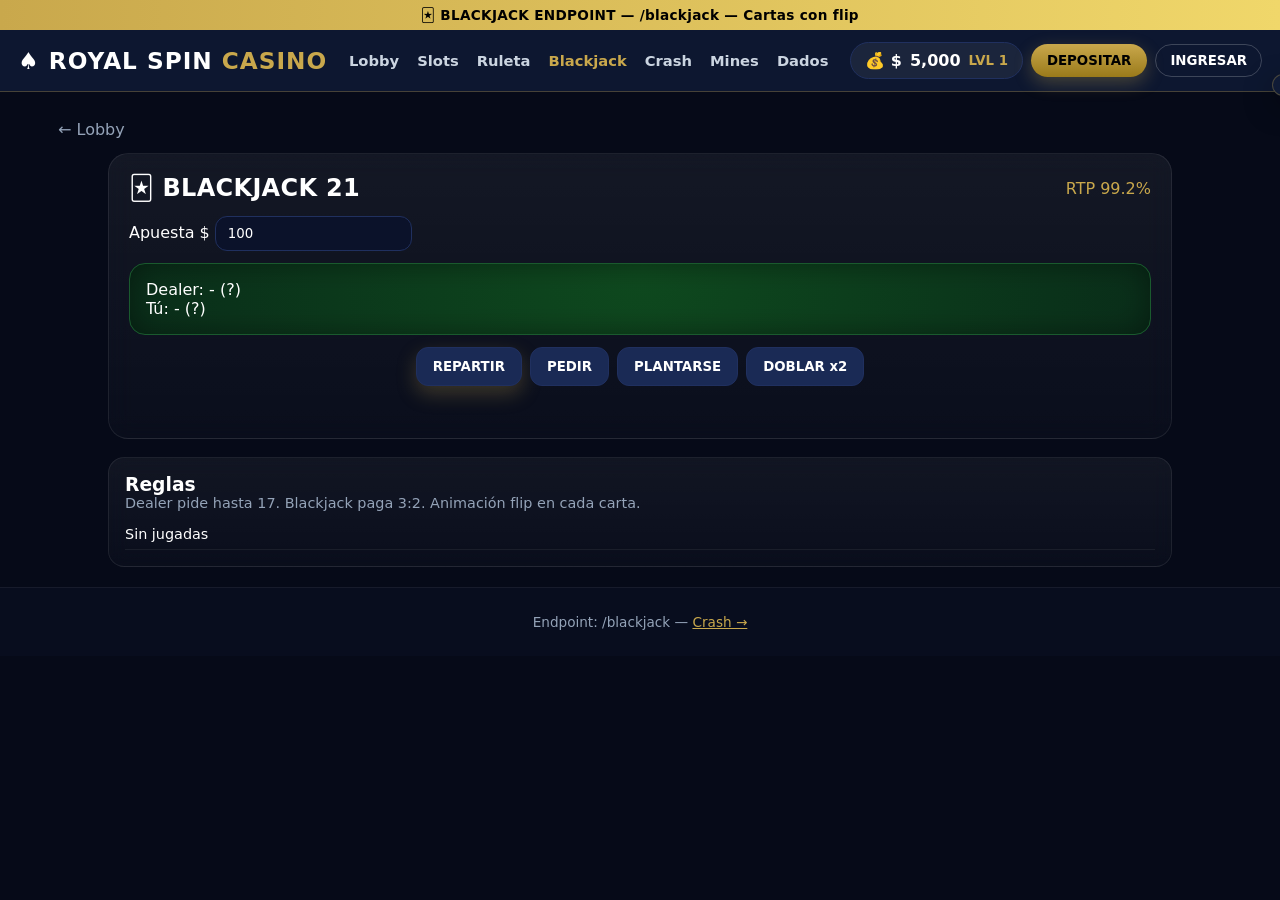
==== blackjack/index.html @ 7245a7b4 "feat: PRO v2 - endpoints por juego + animaciones 60fps - 6 endpoints dedicados: /slots, /roulette, /" ====
<!DOCTYPE html><html lang="es"><head><meta charset="UTF-8"><meta name="viewport" content="width=device-width, initial-scale=1.0"><title>Blackjack — Royal Spin</title><link rel="stylesheet" href="/style.css"></head><body>
<div class="topbar">🃏 BLACKJACK ENDPOINT — /blackjack — Cartas con flip</div>
<header><div class="logo" onclick="location.href='/'">♠️ ROYAL SPIN <span>CASINO</span></div><nav><a href="/">Lobby</a><a href="/slots">Slots</a><a href="/roulette">Ruleta</a><a href="/blackjack" class="active">Blackjack</a><a href="/crash">Crash</a><a href="/mines">Mines</a><a href="/dice">Dados</a></nav><div class="header-actions"><div class="saldo-box">💰 $<span id="saldo">0</span> <small id="userLevel">LVL 1</small></div><button class="btn-deposit" onclick="openDeposit()">DEPOSITAR</button><button class="btn-login" id="btnUser" onclick="openAuth()">INGRESAR</button></div></header>
<section class="section" style="padding-bottom:0"><a href="/" style="color:#94a3b8;text-decoration:none">← Lobby</a></section>
<main class="games-detail" style="margin-top:14px">
<section class="game-panel">
<div class="panel-head"><h2>🃏 BLACKJACK 21</h2><span style="color:var(--gold)">RTP 99.2%</span></div>
<div class="control-row"><label>Apuesta $ <input type="number" id="apuestaBJ" value="100" min="10" step="10"></label></div>
<div class="bj-mesa"><div>Dealer: <span id="dealerCartas">-</span> (<span id="dealerPuntos">?</span>)</div><div>Tú: <span id="jugadorCartas">-</span> (<span id="jugadorPuntos">?</span>)</div></div>
<div class="bj-btns"><button class="btn-jugar" onclick="iniciarBJ()">REPARTIR</button><button onclick="pedirCarta()">PEDIR</button><button onclick="plantarse()">PLANTARSE</button><button onclick="doblar()">DOBLAR x2</button></div>
<p id="msgBJ" class="msg"></p>
</section>
<section class="card-dark"><h3>Reglas</h3><p style="color:#94a3b8;font-size:.9rem">Dealer pide hasta 17. Blackjack paga 3:2. Animación flip en cada carta.</p><ul id="historialLista" class="lista"></ul></section>
</main>
<footer><p>Endpoint: <code>/blackjack</code> — <a href="/crash">Crash →</a></p></footer>
<div id="modalAuth" class="modal hidden"><div class="modal-box"><h3>Ingresar</h3><input id="authUser" placeholder="Usuario"><input id="authPass" type="password" placeholder="demo"><button class="btn-jugar big" onclick="doAuth()">ENTRAR</button><p id="authMsg" class="msg"></p><button class="btn-ghost" onclick="closeAuth()">Cerrar</button></div></div>
<div id="modalDeposit" class="modal hidden"><div class="modal-box"><h3>Depositar</h3><div class="dep-grid"><button onclick="depositar(1000)">+1k</button><button onclick="depositar(5000)">+5k</button><button onclick="depositar(10000)">+10k</button><button onclick="depositar(50000)">+50k</button></div><button class="btn-ghost" onclick="closeDeposit()">Cerrar</button></div></div>
<div id="toast" class="toast"></div>
<script src="/shared.js"></script>
<script>
let player=[],dealer=[],jugando=false,apuestaBJ=0,doblado=false;
function v(c){if(['J','Q','K'].includes(c))return 10;if(c==='A')return 11;return parseInt(c)}
function pts(m){let p=m.reduce((a,c)=>a+v(c),0);let ac=m.filter(c=>c==='A').length;while(p>21&&ac>0){p-=10;ac--}return p}
function carta(){return ['A','2','3','4','5','6','7','8','9','10','J','Q','K'][Math.floor(Math.random()*13)]}
function iniciarBJ(){const ap=parseInt(document.getElementById('apuestaBJ').value); if(ap>saldo) return msg('msgBJ','Saldo insuficiente','tomato'); apuestaBJ=ap; doblado=false; player=[carta(),carta()]; dealer=[carta(),carta()]; jugando=true; updBJ(); if(pts(player)===21) setTimeout(()=>finalizarBJ(),400); else msg('msgBJ','Pide, plántate o dobla','white')}
function pedirCarta(){ if(!jugando) return; player.push(carta()); updBJ(); if(pts(player)>21) finalizarBJ();}
function plantarse(){ if(!jugando) return; while(pts(dealer)<17) dealer.push(carta()); finalizarBJ();}
function doblar(){ if(!jugando||player.length!==2) return msg('msgBJ','Solo al inicio','tomato'); if(saldo<apuestaBJ) return msg('msgBJ','Saldo insuficiente','tomato'); doblado=true; apuestaBJ*=2; player.push(carta()); updBJ(); if(pts(player)<=21){ while(pts(dealer)<17) dealer.push(carta()); } finalizarBJ();}
function updBJ(){
 document.getElementById('jugadorCartas').innerHTML=player.map(c=>`<span class="card" style="display:inline-block;background:#fff;color:#000;padding:4px 8px;border-radius:8px;margin:2px;animation:cardFlip .3s ease">${c}</span>`).join(' ');
 document.getElementById('jugadorPuntos').textContent=pts(player);
 if(jugando){ document.getElementById('dealerCartas').innerHTML=`<span class="card" style="background:#fff;color:#000;padding:4px 8px;border-radius:8px">${dealer[0]}</span> <span style="background:#1a2a55;padding:4px 8px;border-radius:8px">🂠</span>`; document.getElementById('dealerPuntos').textContent='?' }
 else { document.getElementById('dealerCartas').innerHTML=dealer.map(c=>`<span class="card" style="display:inline-block;background:#fff;color:#000;padding:4px 8px;border-radius:8px;margin:2px;animation:cardFlip .3s ease">${c}</span>`).join(' '); document.getElementById('dealerPuntos').textContent=pts(dealer) }
}
function finalizarBJ(){ jugando=false; updBJ(); const pp=pts(player),pd=pts(dealer); let res='',win=false; if(pp>21){ saldo-=apuestaBJ; res=`Te pasaste ${pp} -$${apuestaBJ}` } else if(pd>21||pp>pd){ saldo+=apuestaBJ; res=`¡Ganaste +$${apuestaBJ}! ${pp} vs ${pd}`; win=true; confettiBurst()} else if(pp===pd) res=`Empate ${pp}`; else { saldo-=apuestaBJ; res=`Perdiste -$${apuestaBJ} ${pp} vs ${pd}` } msg('msgBJ',res,win?'#4ade80':'tomato'); addHist(`BJ ${pp} vs ${pd} ${win?'+$'+apuestaBJ:'-$'+apuestaBJ}`,win); if(win) showToast(`BJ +$${apuestaBJ}`); save(); updateSaldo();}
updateSaldo();
</script>
</body></html>
---- style.css ----
*{margin:0;padding:0;box-sizing:border-box;font-family:Inter,Segoe UI,system-ui}
:root{--gold:#c9a84c;--gold2:#f0d76a;--bg:#060a18;--card:#101b36;--line:#20305f;--accent:#7c5cff}
body{background:var(--bg);color:#fff;overflow-x:hidden}
a{color:var(--gold)}
/* TOPBAR + HEADER */
.topbar{background:linear-gradient(90deg,var(--gold),var(--gold2));color:#000;text-align:center;padding:7px;font-weight:900;font-size:.85rem;letter-spacing:.3px}
header{display:flex;justify-content:space-between;align-items:center;padding:12px 18px;background:rgba(16,27,54,.85);backdrop-filter:blur(12px);position:sticky;top:0;z-index:30;border-bottom:1px solid rgba(201,168,76,.3);flex-wrap:wrap;gap:10px}
.logo{font-weight:900;font-size:1.45rem;letter-spacing:1px;cursor:pointer}
.logo span{color:var(--gold)}
nav a{color:#cbd5e1;text-decoration:none;margin:0 9px;font-weight:700;font-size:.92rem;transition:.2s}
nav a:hover,nav a.active{color:var(--gold)}
.header-actions{display:flex;gap:8px;align-items:center}
.saldo-box{background:rgba(255,255,255,.06);border:1px solid var(--line);padding:8px 14px;border-radius:999px;font-weight:800;display:flex;gap:8px;align-items:center}
.saldo-box small{color:var(--gold)}
.btn-deposit{background:linear-gradient(180deg,var(--gold),#9a7a1a);color:#000;border:none;padding:9px 16px;border-radius:999px;font-weight:900;cursor:pointer;box-shadow:0 6px 18px rgba(201,168,76,.3)}
.btn-login{background:transparent;color:#fff;border:1px solid rgba(255,255,255,.2);padding:8px 14px;border-radius:999px;font-weight:800;cursor:pointer}
.btn-login:hover{border-color:var(--gold);color:var(--gold)}
/* HERO */
.hero{position:relative;overflow:hidden;background:radial-gradient(900px circle at 15% 0%, #1e3a7a 0%, transparent 60%), radial-gradient(700px circle at 90% 10%, #6b3b00 0%, transparent 60%), linear-gradient(180deg,#0d1a36 0%, #060a18 100%);padding:56px 18px;text-align:center}
.hero::before{content:"";position:absolute;inset:0;background:linear-gradient(180deg,transparent,rgba(0,0,0,.35));pointer-events:none}
.hero-content{position:relative;max-width:900px;margin:0 auto}
.badge{display:inline-block;background:rgba(124,92,255,.15);border:1px solid rgba(124,92,255,.4);color:#c4b5ff;padding:6px 14px;border-radius:999px;font-size:.78rem;font-weight:800;letter-spacing:.4px;animation:float 3s ease-in-out infinite}
.hero h1{font-size:3.4rem;line-height:.9;margin:16px 0;font-weight:900;letter-spacing:-1.5px}
.hero h1 span{background:linear-gradient(90deg,var(--gold),var(--gold2));-webkit-background-clip:text;-webkit-text-fill-color:transparent}
.hero p{color:#cbd5e1;font-size:1.05rem}
.hero-btns{display:flex;gap:12px;justify-content:center;margin-top:20px;flex-wrap:wrap}
.btn-cta{background:linear-gradient(180deg,var(--gold),#b8921f);color:#000;border:none;padding:15px 28px;border-radius:999px;font-weight:900;font-size:1.06rem;cursor:pointer;box-shadow:0 10px 30px rgba(201,168,76,.35);transition:.2s}
.btn-cta:hover{transform:translateY(-2px) scale(1.02)}
.btn-ghost{background:rgba(255,255,255,.06);color:#fff;border:1px solid rgba(255,255,255,.15);padding:15px 24px;border-radius:999px;font-weight:800;cursor:pointer;backdrop-filter:blur(8px)}
.stats{display:flex;gap:14px;justify-content:center;margin-top:26px;flex-wrap:wrap}
.stats div{background:rgba(255,255,255,.05);border:1px solid rgba(255,255,255,.08);padding:12px 18px;border-radius:16px;min-width:140px;backdrop-filter:blur(10px)}
.stats b{display:block;font-size:1.25rem;color:var(--gold)}
.stats span{font-size:.8rem;color:#94a3b8}
/* GRID LOBBY */
.section{max-width:1200px;margin:0 auto;padding:28px 18px}
.section-title{font-size:1.6rem;font-weight:900;margin-bottom:16px;display:flex;align-items:center;gap:10px}
.section-title::after{content:"";flex:1;height:1px;background:linear-gradient(90deg,var(--line),transparent)}
.games-grid{display:grid;grid-template-columns:repeat(auto-fit,minmax(180px,1fr));gap:14px}
.game-card{position:relative;background:linear-gradient(180deg,rgba(255,255,255,.06),rgba(255,255,255,.02));border:1px solid rgba(255,255,255,.08);border-radius:20px;padding:18px;text-align:center;cursor:pointer;overflow:hidden;transition:.25s}
.game-card::before{content:"";position:absolute;inset:0;background:radial-gradient(400px circle at 50% 0%, rgba(201,168,76,.15), transparent 60%);opacity:0;transition:.25s}
.game-card:hover{transform:translateY(-6px);border-color:rgba(201,168,76,.4);box-shadow:0 20px 40px rgba(0,0,0,.35)}
.game-card:hover::before{opacity:1}
.game-card.featured{border-color:rgba(201,168,76,.5);background:linear-gradient(180deg,rgba(201,168,76,.12),rgba(124,92,255,.08))}
.game-card .thumb{font-size:2.6rem;filter:drop-shadow(0 8px 16px rgba(0,0,0,.4));animation:float 4s ease-in-out infinite}
.game-card h3{font-size:.95rem;margin:8px 0 4px;font-weight:800}
.game-card p{font-size:.82rem;color:#94a3b8}
.rtp{font-size:.7rem;color:var(--gold);background:rgba(201,168,76,.12);padding:3px 8px;border-radius:999px;margin-top:8px;display:inline-block}
.badge-live{position:absolute;top:10px;right:10px;background:#22c55e;color:#000;font-size:.65rem;font-weight:900;padding:4px 8px;border-radius:999px}
/* GAME PANEL */
.games-detail{max-width:1100px;margin:0 auto;padding:0 18px;display:grid;gap:18px}
.game-panel{background:linear-gradient(180deg,rgba(255,255,255,.06),rgba(255,255,255,.02));border:1px solid rgba(255,255,255,.08);border-radius:20px;padding:20px;backdrop-filter:blur(12px);position:relative;overflow:hidden}
.panel-head{display:flex;justify-content:space-between;align-items:center;flex-wrap:wrap;gap:10px;margin-bottom:14px}
.panel-head h2{font-weight:900;letter-spacing:.3px}
.jackpot{color:#000;background:linear-gradient(90deg,var(--gold),var(--gold2));padding:7px 12px;border-radius:999px;font-weight:900;box-shadow:0 6px 18px rgba(201,168,76,.3)}
.live{color:#22c55e;font-weight:900;animation:pulse 1.2s infinite}
.control-row{display:flex;gap:8px;align-items:center;flex-wrap:wrap;margin:12px 0}
.control-row input,.control-row select{background:#0b122a;border:1px solid var(--line);color:#fff;padding:9px 12px;border-radius:12px;min-width:110px}
.control-row button{background:#1a2a55;border:1px solid var(--line);color:#fff;padding:9px 14px;border-radius:12px;font-weight:800;cursor:pointer;transition:.2s}
.control-row button:hover{background:#223a7a}
.btn-jugar{background:linear-gradient(180deg,var(--gold),#9a7a1a);color:#000;border:none;padding:11px 18px;border-radius:12px;font-weight:900;cursor:pointer;box-shadow:0 8px 20px rgba(201,168,76,.25);transition:.2s}
.btn-jugar:hover{transform:translateY(-1px)}
.btn-jugar.big{width:100%;padding:16px;font-size:1.08rem;border-radius:14px}
.btn-jugar:disabled{opacity:.5;cursor:not-allowed}
/* ANIMATIONS */
@keyframes float{0%,100%{transform:translateY(0)}50%{transform:translateY(-6px)}}
@keyframes pulse{0%,100%{opacity:1}50%{opacity:.6}}
@keyframes spinReel{0%{transform:translateY(-40px) scaleY(1.2);filter:blur(4px)}100%{transform:translateY(0) scaleY(1);filter:blur(0)}}
@keyframes winGlow{0%,100%{box-shadow:0 0 0 rgba(201,168,76,0)}50%{box-shadow:0 0 30px rgba(201,168,76,.8)}}
@keyframes cardFlip{0%{transform:rotateY(90deg) scale(.8)}100%{transform:rotateY(0) scale(1)}}
@keyframes shake{0%,100%{transform:translateX(0)}25%{transform:translateX(-4px)}75%{transform:translateX(4px)}}
@keyframes confetti{0%{transform:translateY(-100vh) rotate(0)}100%{transform:translateY(100vh) rotate(720deg)}}
/* SLOTS */
.slots-display{font-size:2.8rem;display:flex;justify-content:center;gap:8px;background:linear-gradient(180deg,#000,#0a0f1e);padding:18px;border-radius:16px;border:1px solid rgba(201,168,76,.35);margin:12px 0;box-shadow:inset 0 0 30px rgba(0,0,0,.6)}
.slots-display span{display:inline-block;background:rgba(255,255,255,.06);border:1px solid rgba(255,255,255,.08);border-radius:12px;width:64px;height:64px;line-height:64px;text-align:center}
.slots-display.spinning span{animation:spinReel .18s ease-in-out infinite}
.slots-display.win{animation:winGlow .8s ease-in-out 2}
.ruleta-wheel{font-size:2.4rem;text-align:center;background:radial-gradient(circle at 50% 40%, #1a2a55, #000);padding:22px;border-radius:16px;border:1px solid var(--line);transition:transform 1.2s cubic-bezier(.17,.67,.2,1);box-shadow:inset 0 0 40px rgba(0,0,0,.6)}
.bj-mesa{background:radial-gradient(circle at 50% 0%, #0f4a1f, #0a2e1a);border:1px solid #1a5a2e;padding:16px;border-radius:16px;margin:12px 0;box-shadow:inset 0 0 30px rgba(0,0,0,.4)}
.bj-mesa .card{animation:cardFlip .35s ease}
.bj-btns{display:flex;gap:8px;flex-wrap:wrap;justify-content:center}
.bj-btns button{padding:11px 16px;border-radius:12px;border:none;font-weight:800;cursor:pointer;background:#1a2a55;color:#fff;border:1px solid var(--line)}
.crash-display{text-align:center;background:#000;padding:20px;border-radius:16px;border:1px solid var(--line);position:relative;overflow:hidden}
#crashMult{font-size:3rem;font-weight:900;letter-spacing:-1px}
.crash-graph{height:10px;background:linear-gradient(90deg,var(--gold),var(--accent));border-radius:999px;margin-top:12px;width:0;transition:width .1s linear;box-shadow:0 0 16px rgba(201,168,76,.5)}
.crash-canvas{width:100%;height:140px;display:block;margin-top:10px;background:linear-gradient(180deg,rgba(124,92,255,.08),transparent);border-radius:12px}
.mines-grid{display:grid;grid-template-columns:repeat(5,1fr);gap:8px;max-width:380px;margin:14px auto}
.mines-grid button{aspect-ratio:1;background:linear-gradient(180deg,#1a2d5a,#0f1d3a);border:1px solid var(--line);border-radius:14px;font-size:1.5rem;cursor:pointer;transition:.15s;position:relative;overflow:hidden}
.mines-grid button:hover{transform:translateY(-2px);border-color:var(--gold)}
.mines-grid button.revealed{animation:cardFlip .3s ease; background:#000}
.mines-grid button.bomb{background:linear-gradient(180deg,#7a1a1a,#3a0a0a);animation:shake .4s}
.dados-display{font-size:3rem;text-align:center;background:radial-gradient(circle at 50% 30%, #1a2a55, #000);padding:22px;border-radius:16px;transition:.3s}
.dados-display.rolling{animation:shake .4s ease infinite}
.paytable{font-size:.75rem;color:#94a3b8;text-align:center;margin-top:8px}
.msg{min-height:22px;font-weight:800;text-align:center;margin-top:10px}
.historial{font-size:.8rem;color:#94a3b8;text-align:center;margin-top:6px}
.two-col{display:grid;grid-template-columns:repeat(auto-fit,minmax(280px,1fr));gap:14px}
.card-dark{background:linear-gradient(180deg,rgba(255,255,255,.05),rgba(255,255,255,.02));border:1px solid rgba(255,255,255,.08);border-radius:16px;padding:16px;backdrop-filter:blur(10px)}
.lista{list-style:none;margin-top:8px;max-height:220px;overflow:auto}
.lista li{padding:7px 0;border-bottom:1px solid rgba(255,255,255,.06);font-size:.9rem}
.btn-small{margin-top:8px;padding:7px 12px;border-radius:999px;border:1px solid var(--line);background:transparent;color:#fff;cursor:pointer}
.footer-grid{display:grid;grid-template-columns:repeat(auto-fit,minmax(200px,1fr));gap:14px;text-align:left}
footer{text-align:center;padding:26px 18px;background:#080d1e;border-top:1px solid rgba(255,255,255,.06);color:#94a3b8;font-size:.85rem;margin-top:20px}
.modal{position:fixed;inset:0;background:rgba(0,0,0,.6);backdrop-filter:blur(8px);display:flex;align-items:center;justify-content:center;z-index:50;padding:18px}
.modal.hidden{display:none}
.modal-box{background:linear-gradient(180deg,#16244a,#0f1d3a);border:1px solid rgba(201,168,76,.3);border-radius:20px;padding:20px;min-width:300px;max-width:420px;width:100%;text-align:center;box-shadow:0 20px 60px rgba(0,0,0,.5);animation:cardFlip .3s ease}
.modal-box input{width:100%;background:#0b122a;border:1px solid var(--line);color:#fff;padding:12px;border-radius:12px;margin:8px 0}
.dep-grid{display:grid;grid-template-columns:1fr 1fr;gap:8px;margin:14px 0}
.dep-grid button{padding:12px;border-radius:12px;border:none;background:linear-gradient(180deg,var(--gold),#9a7a1a);font-weight:900;cursor:pointer}
.toast{position:fixed;top:74px;right:14px;background:#101b36;border:1px solid rgba(201,168,76,.3);padding:10px 14px;border-radius:12px;z-index:40;transform:translateX(120%);transition:.35s;box-shadow:0 10px 30px rgba(0,0,0,.4)}
.toast.show{transform:translateX(0)}
.confetti{position:fixed;top:0;width:8px;height:14px;pointer-events:none;animation:confetti 1.2s linear forwards}
@media(max-width:640px){.hero h1{font-size:2.3rem}.slots-display{font-size:1.9rem}.slots-display span{width:52px;height:52px;line-height:52px}}
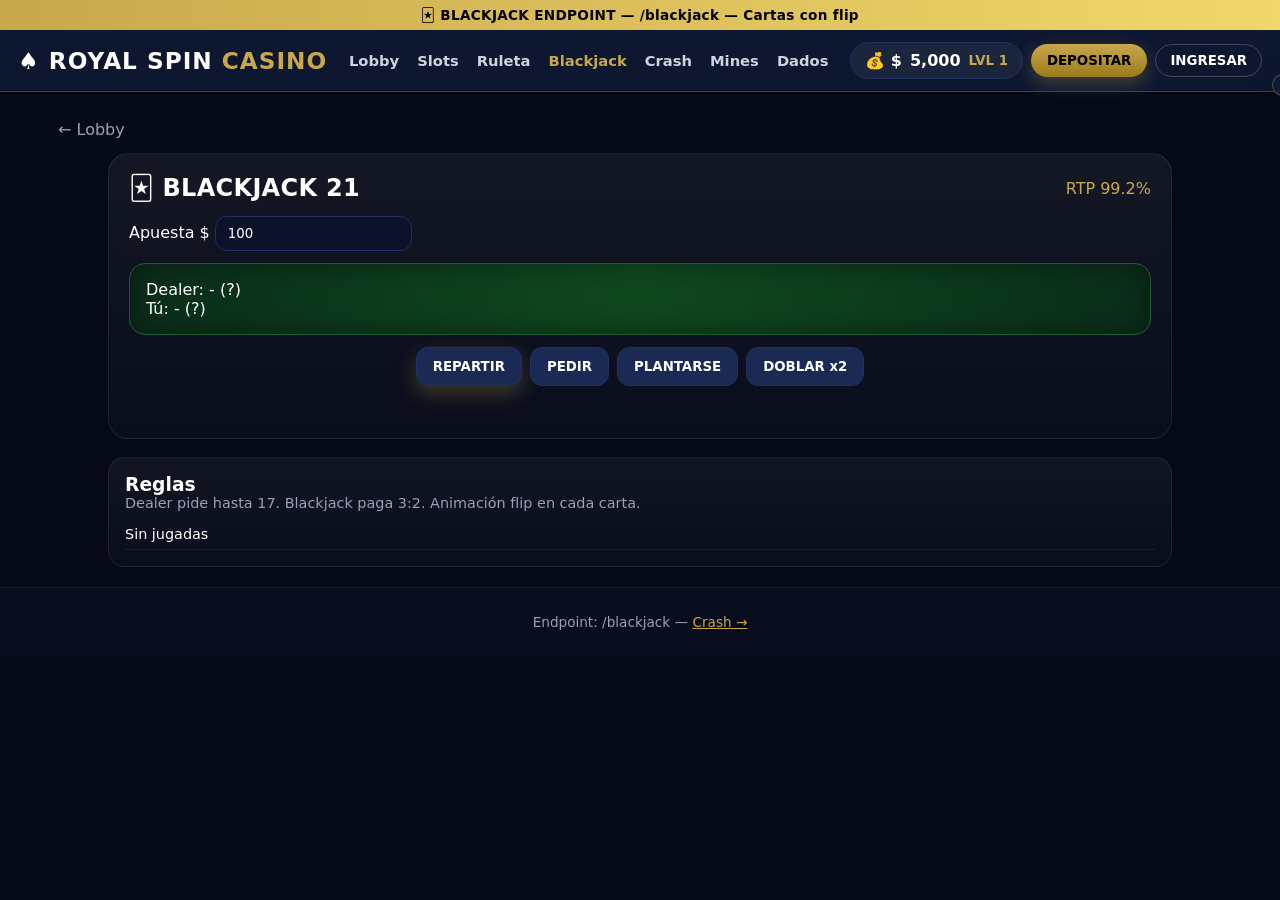
==== commit 9b1d7803: "feat: GSAP integration - GreenSock animaciones PRO - CDN gsap@3.12.5 en todos los endpoints (https:/" ====
--- a/blackjack/index.html
+++ b/blackjack/index.html
@@ -1,4 +1,5 @@
-<!DOCTYPE html><html lang="es"><head><meta charset="UTF-8"><meta name="viewport" content="width=device-width, initial-scale=1.0"><title>Blackjack — Royal Spin</title><link rel="stylesheet" href="/style.css"></head><body>
+<!DOCTYPE html><html lang="es"><head><meta charset="UTF-8"><meta name="viewport" content="width=device-width, initial-scale=1.0"><title>Blackjack — Royal Spin</title><link rel="stylesheet" href="/style.css"><script src="https://cdn.jsdelivr.net/npm/gsap@3.12.5/dist/gsap.min.js"></script>
+</head><body>
 <div class="topbar">🃏 BLACKJACK ENDPOINT — /blackjack — Cartas con flip</div>
 <header><div class="logo" onclick="location.href='/'">♠️ ROYAL SPIN <span>CASINO</span></div><nav><a href="/">Lobby</a><a href="/slots">Slots</a><a href="/roulette">Ruleta</a><a href="/blackjack" class="active">Blackjack</a><a href="/crash">Crash</a><a href="/mines">Mines</a><a href="/dice">Dados</a></nav><div class="header-actions"><div class="saldo-box">💰 $<span id="saldo">0</span> <small id="userLevel">LVL 1</small></div><button class="btn-deposit" onclick="openDeposit()">DEPOSITAR</button><button class="btn-login" id="btnUser" onclick="openAuth()">INGRESAR</button></div></header>
 <section class="section" style="padding-bottom:0"><a href="/" style="color:#94a3b8;text-decoration:none">← Lobby</a></section>
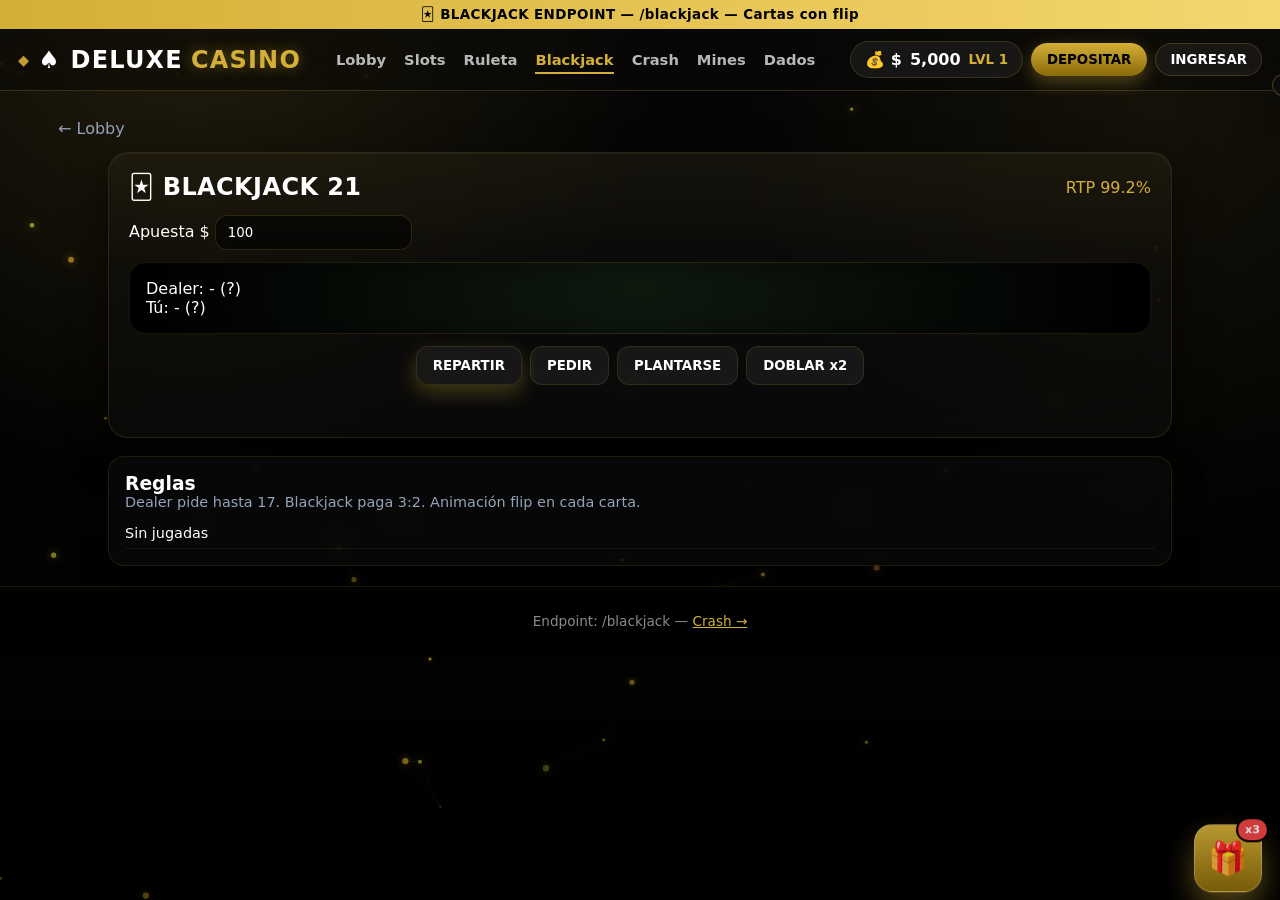
==== commit 10685ccb: "feat: Deluxe Casino - liquid glass black & gold - Rebrand ROYAL SPIN -> DELUXE CASINO - style.css: b" ====
--- a/blackjack/index.html
+++ b/blackjack/index.html
@@ -1,7 +1,7 @@
-<!DOCTYPE html><html lang="es"><head><meta charset="UTF-8"><meta name="viewport" content="width=device-width, initial-scale=1.0"><title>Blackjack — Royal Spin</title><link rel="stylesheet" href="/style.css"><script src="https://cdn.jsdelivr.net/npm/gsap@3.12.5/dist/gsap.min.js"></script>
+<!DOCTYPE html><html lang="es"><head><meta charset="UTF-8"><meta name="viewport" content="width=device-width, initial-scale=1.0"><title>Blackjack — Deluxe Casino</title><link rel="stylesheet" href="/style.css"><script src="https://cdn.jsdelivr.net/npm/gsap@3.12.5/dist/gsap.min.js"></script>
 </head><body>
 <div class="topbar">🃏 BLACKJACK ENDPOINT — /blackjack — Cartas con flip</div>
-<header><div class="logo" onclick="location.href='/'">♠️ ROYAL SPIN <span>CASINO</span></div><nav><a href="/">Lobby</a><a href="/slots">Slots</a><a href="/roulette">Ruleta</a><a href="/blackjack" class="active">Blackjack</a><a href="/crash">Crash</a><a href="/mines">Mines</a><a href="/dice">Dados</a></nav><div class="header-actions"><div class="saldo-box">💰 $<span id="saldo">0</span> <small id="userLevel">LVL 1</small></div><button class="btn-deposit" onclick="openDeposit()">DEPOSITAR</button><button class="btn-login" id="btnUser" onclick="openAuth()">INGRESAR</button></div></header>
+<header><div class="logo" onclick="location.href='/'">♠️ DELUXE <span>CASINO</span></div><nav><a href="/">Lobby</a><a href="/slots">Slots</a><a href="/roulette">Ruleta</a><a href="/blackjack" class="active">Blackjack</a><a href="/crash">Crash</a><a href="/mines">Mines</a><a href="/dice">Dados</a></nav><div class="header-actions"><div class="saldo-box">💰 $<span id="saldo">0</span> <small id="userLevel">LVL 1</small></div><button class="btn-deposit" onclick="openDeposit()">DEPOSITAR</button><button class="btn-login" id="btnUser" onclick="openAuth()">INGRESAR</button></div></header>
 <section class="section" style="padding-bottom:0"><a href="/" style="color:#94a3b8;text-decoration:none">← Lobby</a></section>
 <main class="games-detail" style="margin-top:14px">
 <section class="game-panel">
--- a/style.css
+++ b/style.css
@@ -1,112 +1,125 @@
 *{margin:0;padding:0;box-sizing:border-box;font-family:Inter,Segoe UI,system-ui}
-:root{--gold:#c9a84c;--gold2:#f0d76a;--bg:#060a18;--card:#101b36;--line:#20305f;--accent:#7c5cff}
-body{background:var(--bg);color:#fff;overflow-x:hidden}
+:root{--gold:#d4af37;--gold2:#f5d76e;--goldDark:#8a6a0a;--bg:#000000;--bg2:#0a0a0a;--card:rgba(20,20,20,.55);--line:rgba(212,175,55,.18);--accent:#d4af37}
+body{background:var(--bg);color:#fff;overflow-x:hidden;position:relative}
+body::before{content:"";position:fixed;inset:0;z-index:-2;background:radial-gradient(800px circle at 15% 0%, rgba(212,175,55,.14), transparent 60%), radial-gradient(700px circle at 90% 12%, rgba(212,175,55,.08), transparent 60%), linear-gradient(180deg,#050505 0%, #000 100%)}
+#bgCanvas{position:fixed;inset:0;width:100%;height:100%;z-index:-1;pointer-events:none;opacity:.85}
+.gift-float{position:fixed;bottom:18px;right:18px;width:68px;height:68px;background:linear-gradient(180deg,var(--gold),var(--goldDark));border-radius:18px;display:flex;align-items:center;justify-content:center;font-size:2rem;cursor:pointer;z-index:25;box-shadow:0 14px 30px rgba(212,175,55,.45);animation:giftBounce 2.2s ease-in-out infinite; border:1px solid rgba(255,255,255,.28)}
+.gift-float span{animation:giftWiggle 1.8s ease-in-out infinite}
+@keyframes giftBounce{0%,100%{transform:translateY(0)}50%{transform:translateY(-8px)}}
+@keyframes giftWiggle{0%,100%{transform:rotate(-6deg)}50%{transform:rotate(6deg)}}
+.gift-count{position:absolute;top:-8px;right:-8px;background:#ef4444;color:#fff;font-size:.7rem;font-weight:900;padding:4px 7px;border-radius:999px;border:2px solid #000}
 a{color:var(--gold)}
+/* LIQUID GLASS HELPER */
+.glass{ background:rgba(18,18,18,.52); backdrop-filter:blur(22px) saturate(160%); -webkit-backdrop-filter:blur(22px) saturate(160%); border:1px solid rgba(212,175,55,.14); box-shadow:0 10px 40px rgba(0,0,0,.55), inset 0 1px 0 rgba(255,255,255,.06)}
 /* TOPBAR + HEADER */
-.topbar{background:linear-gradient(90deg,var(--gold),var(--gold2));color:#000;text-align:center;padding:7px;font-weight:900;font-size:.85rem;letter-spacing:.3px}
-header{display:flex;justify-content:space-between;align-items:center;padding:12px 18px;background:rgba(16,27,54,.85);backdrop-filter:blur(12px);position:sticky;top:0;z-index:30;border-bottom:1px solid rgba(201,168,76,.3);flex-wrap:wrap;gap:10px}
-.logo{font-weight:900;font-size:1.45rem;letter-spacing:1px;cursor:pointer}
-.logo span{color:var(--gold)}
-nav a{color:#cbd5e1;text-decoration:none;margin:0 9px;font-weight:700;font-size:.92rem;transition:.2s}
+.topbar{background:linear-gradient(90deg,var(--gold),var(--gold2));color:#000;text-align:center;padding:7px;font-weight:900;font-size:.84rem;letter-spacing:.4px}
+header{display:flex;justify-content:space-between;align-items:center;padding:12px 18px;background:rgba(10,10,10,.58);backdrop-filter:blur(20px) saturate(160%); -webkit-backdrop-filter:blur(20px) saturate(160%);position:sticky;top:0;z-index:30;border-bottom:1px solid rgba(212,175,55,.22);flex-wrap:wrap;gap:10px}
+.logo{font-weight:900;font-size:1.5rem;letter-spacing:1.2px;cursor:pointer;display:flex;align-items:center;gap:8px}
+.logo span{color:var(--gold); text-shadow:0 0 14px rgba(212,175,55,.45)}
+.logo::before{content:"◆"; color:var(--gold); font-size:.9rem; opacity:.9}
+nav a{color:#b8b8b8;text-decoration:none;margin:0 9px;font-weight:700;font-size:.92rem;transition:.2s;position:relative}
+nav a::after{content:"";position:absolute;left:0;right:0;bottom:-6px;height:2px;background:var(--gold);transform:scaleX(0);transition:.2s}
 nav a:hover,nav a.active{color:var(--gold)}
+nav a:hover::after,nav a.active::after{transform:scaleX(1)}
 .header-actions{display:flex;gap:8px;align-items:center}
-.saldo-box{background:rgba(255,255,255,.06);border:1px solid var(--line);padding:8px 14px;border-radius:999px;font-weight:800;display:flex;gap:8px;align-items:center}
+.saldo-box{background:rgba(255,255,255,.06);border:1px solid rgba(212,175,55,.18);padding:8px 14px;border-radius:999px;font-weight:800;display:flex;gap:8px;align-items:center;backdrop-filter:blur(12px)}
 .saldo-box small{color:var(--gold)}
-.btn-deposit{background:linear-gradient(180deg,var(--gold),#9a7a1a);color:#000;border:none;padding:9px 16px;border-radius:999px;font-weight:900;cursor:pointer;box-shadow:0 6px 18px rgba(201,168,76,.3)}
-.btn-login{background:transparent;color:#fff;border:1px solid rgba(255,255,255,.2);padding:8px 14px;border-radius:999px;font-weight:800;cursor:pointer}
+.btn-deposit{background:linear-gradient(180deg,var(--gold),var(--goldDark));color:#000;border:none;padding:9px 16px;border-radius:999px;font-weight:900;cursor:pointer;box-shadow:0 6px 18px rgba(212,175,55,.35)}
+.btn-login{background:rgba(255,255,255,.06);color:#fff;border:1px solid rgba(212,175,55,.22);padding:8px 14px;border-radius:999px;font-weight:800;cursor:pointer;backdrop-filter:blur(10px)}
 .btn-login:hover{border-color:var(--gold);color:var(--gold)}
 /* HERO */
-.hero{position:relative;overflow:hidden;background:radial-gradient(900px circle at 15% 0%, #1e3a7a 0%, transparent 60%), radial-gradient(700px circle at 90% 10%, #6b3b00 0%, transparent 60%), linear-gradient(180deg,#0d1a36 0%, #060a18 100%);padding:56px 18px;text-align:center}
-.hero::before{content:"";position:absolute;inset:0;background:linear-gradient(180deg,transparent,rgba(0,0,0,.35));pointer-events:none}
-.hero-content{position:relative;max-width:900px;margin:0 auto}
-.badge{display:inline-block;background:rgba(124,92,255,.15);border:1px solid rgba(124,92,255,.4);color:#c4b5ff;padding:6px 14px;border-radius:999px;font-size:.78rem;font-weight:800;letter-spacing:.4px;animation:float 3s ease-in-out infinite}
-.hero h1{font-size:3.4rem;line-height:.9;margin:16px 0;font-weight:900;letter-spacing:-1.5px}
-.hero h1 span{background:linear-gradient(90deg,var(--gold),var(--gold2));-webkit-background-clip:text;-webkit-text-fill-color:transparent}
-.hero p{color:#cbd5e1;font-size:1.05rem}
+.hero{position:relative;overflow:hidden;background:radial-gradient(900px circle at 18% 0%, rgba(212,175,55,.16), transparent 62%), radial-gradient(700px circle at 92% 10%, rgba(212,175,55,.09), transparent 60%), linear-gradient(180deg,rgba(12,12,12,.9) 0%, rgba(0,0,0,1) 100%);padding:62px 18px;text-align:center;border-bottom:1px solid rgba(212,175,55,.14)}
+.hero::before{content:"";position:absolute;inset:0;background:linear-gradient(180deg,transparent,rgba(0,0,0,.45));pointer-events:none}
+.hero-content{position:relative;max-width:920px;margin:0 auto}
+.badge{display:inline-block;background:rgba(212,175,55,.12);border:1px solid rgba(212,175,55,.35);color:var(--gold2);padding:6px 14px;border-radius:999px;font-size:.78rem;font-weight:800;letter-spacing:.4px;backdrop-filter:blur(10px);animation:float 3s ease-in-out infinite}
+.hero h1{font-size:3.6rem;line-height:.9;margin:16px 0;font-weight:900;letter-spacing:-1.5px}
+.hero h1 span{background:linear-gradient(90deg,var(--gold),var(--gold2));-webkit-background-clip:text;-webkit-text-fill-color:transparent; filter:drop-shadow(0 0 18px rgba(212,175,55,.35))}
+.hero p{color:#c9c9c9;font-size:1.05rem}
 .hero-btns{display:flex;gap:12px;justify-content:center;margin-top:20px;flex-wrap:wrap}
-.btn-cta{background:linear-gradient(180deg,var(--gold),#b8921f);color:#000;border:none;padding:15px 28px;border-radius:999px;font-weight:900;font-size:1.06rem;cursor:pointer;box-shadow:0 10px 30px rgba(201,168,76,.35);transition:.2s}
-.btn-cta:hover{transform:translateY(-2px) scale(1.02)}
-.btn-ghost{background:rgba(255,255,255,.06);color:#fff;border:1px solid rgba(255,255,255,.15);padding:15px 24px;border-radius:999px;font-weight:800;cursor:pointer;backdrop-filter:blur(8px)}
+.btn-cta{background:linear-gradient(180deg,var(--gold),var(--goldDark));color:#000;border:none;padding:15px 28px;border-radius:999px;font-weight:900;font-size:1.06rem;cursor:pointer;box-shadow:0 10px 30px rgba(212,175,55,.4);transition:.2s}
+.btn-cta:hover{transform:translateY(-2px) scale(1.02); box-shadow:0 14px 36px rgba(212,175,55,.5)}
+.btn-ghost{background:rgba(255,255,255,.06);color:#fff;border:1px solid rgba(212,175,55,.22);padding:15px 24px;border-radius:999px;font-weight:800;cursor:pointer;backdrop-filter:blur(12px)}
 .stats{display:flex;gap:14px;justify-content:center;margin-top:26px;flex-wrap:wrap}
-.stats div{background:rgba(255,255,255,.05);border:1px solid rgba(255,255,255,.08);padding:12px 18px;border-radius:16px;min-width:140px;backdrop-filter:blur(10px)}
+.stats div{padding:12px 18px;border-radius:16px;min-width:140px; composes:glass; background:rgba(18,18,18,.55); backdrop-filter:blur(16px); border:1px solid rgba(212,175,55,.14)}
 .stats b{display:block;font-size:1.25rem;color:var(--gold)}
-.stats span{font-size:.8rem;color:#94a3b8}
+.stats span{font-size:.8rem;color:#9a9a9a}
 /* GRID LOBBY */
 .section{max-width:1200px;margin:0 auto;padding:28px 18px}
 .section-title{font-size:1.6rem;font-weight:900;margin-bottom:16px;display:flex;align-items:center;gap:10px}
-.section-title::after{content:"";flex:1;height:1px;background:linear-gradient(90deg,var(--line),transparent)}
+.section-title::after{content:"";flex:1;height:1px;background:linear-gradient(90deg,rgba(212,175,55,.25),transparent)}
 .games-grid{display:grid;grid-template-columns:repeat(auto-fit,minmax(180px,1fr));gap:14px}
-.game-card{position:relative;background:linear-gradient(180deg,rgba(255,255,255,.06),rgba(255,255,255,.02));border:1px solid rgba(255,255,255,.08);border-radius:20px;padding:18px;text-align:center;cursor:pointer;overflow:hidden;transition:.25s}
-.game-card::before{content:"";position:absolute;inset:0;background:radial-gradient(400px circle at 50% 0%, rgba(201,168,76,.15), transparent 60%);opacity:0;transition:.25s}
-.game-card:hover{transform:translateY(-6px);border-color:rgba(201,168,76,.4);box-shadow:0 20px 40px rgba(0,0,0,.35)}
+.game-card{position:relative;background:rgba(18,18,18,.5);backdrop-filter:blur(18px) saturate(140%); -webkit-backdrop-filter:blur(18px) saturate(140%);border:1px solid rgba(212,175,55,.14);border-radius:20px;padding:18px;text-align:center;cursor:pointer;overflow:hidden;transition:.28s; box-shadow:0 8px 28px rgba(0,0,0,.45)}
+.game-card::before{content:"";position:absolute;inset:0;background:radial-gradient(420px circle at 50% 0%, rgba(212,175,55,.16), transparent 62%);opacity:0;transition:.28s}
+.game-card:hover{transform:translateY(-6px);border-color:rgba(212,175,55,.42);box-shadow:0 18px 44px rgba(0,0,0,.55), 0 0 0 1px rgba(212,175,55,.12)}
 .game-card:hover::before{opacity:1}
-.game-card.featured{border-color:rgba(201,168,76,.5);background:linear-gradient(180deg,rgba(201,168,76,.12),rgba(124,92,255,.08))}
-.game-card .thumb{font-size:2.6rem;filter:drop-shadow(0 8px 16px rgba(0,0,0,.4));animation:float 4s ease-in-out infinite}
-.game-card h3{font-size:.95rem;margin:8px 0 4px;font-weight:800}
-.game-card p{font-size:.82rem;color:#94a3b8}
-.rtp{font-size:.7rem;color:var(--gold);background:rgba(201,168,76,.12);padding:3px 8px;border-radius:999px;margin-top:8px;display:inline-block}
-.badge-live{position:absolute;top:10px;right:10px;background:#22c55e;color:#000;font-size:.65rem;font-weight:900;padding:4px 8px;border-radius:999px}
-/* GAME PANEL */
+.game-card.featured{border-color:rgba(212,175,55,.42);background:linear-gradient(180deg,rgba(212,175,55,.14),rgba(20,20,20,.55)); box-shadow:0 12px 36px rgba(212,175,55,.18)}
+.game-card .thumb{font-size:2.6rem;filter:drop-shadow(0 8px 16px rgba(0,0,0,.6));animation:float 4s ease-in-out infinite}
+.game-card h3{font-size:.95rem;margin:8px 0 4px;font-weight:800;letter-spacing:.3px}
+.game-card p{font-size:.82rem;color:#9a9a9a}
+.rtp{font-size:.7rem;color:var(--gold);background:rgba(212,175,55,.12);border:1px solid rgba(212,175,55,.18);padding:3px 8px;border-radius:999px;margin-top:8px;display:inline-block}
+.badge-live{position:absolute;top:10px;right:10px;background:var(--gold);color:#000;font-size:.65rem;font-weight:900;padding:4px 8px;border-radius:999px}
+/* GAME PANEL - LIQUID GLASS */
 .games-detail{max-width:1100px;margin:0 auto;padding:0 18px;display:grid;gap:18px}
-.game-panel{background:linear-gradient(180deg,rgba(255,255,255,.06),rgba(255,255,255,.02));border:1px solid rgba(255,255,255,.08);border-radius:20px;padding:20px;backdrop-filter:blur(12px);position:relative;overflow:hidden}
-.panel-head{display:flex;justify-content:space-between;align-items:center;flex-wrap:wrap;gap:10px;margin-bottom:14px}
-.panel-head h2{font-weight:900;letter-spacing:.3px}
-.jackpot{color:#000;background:linear-gradient(90deg,var(--gold),var(--gold2));padding:7px 12px;border-radius:999px;font-weight:900;box-shadow:0 6px 18px rgba(201,168,76,.3)}
-.live{color:#22c55e;font-weight:900;animation:pulse 1.2s infinite}
-.control-row{display:flex;gap:8px;align-items:center;flex-wrap:wrap;margin:12px 0}
-.control-row input,.control-row select{background:#0b122a;border:1px solid var(--line);color:#fff;padding:9px 12px;border-radius:12px;min-width:110px}
-.control-row button{background:#1a2a55;border:1px solid var(--line);color:#fff;padding:9px 14px;border-radius:12px;font-weight:800;cursor:pointer;transition:.2s}
-.control-row button:hover{background:#223a7a}
-.btn-jugar{background:linear-gradient(180deg,var(--gold),#9a7a1a);color:#000;border:none;padding:11px 18px;border-radius:12px;font-weight:900;cursor:pointer;box-shadow:0 8px 20px rgba(201,168,76,.25);transition:.2s}
-.btn-jugar:hover{transform:translateY(-1px)}
+.game-panel{background:rgba(16,16,16,.52);backdrop-filter:blur(22px) saturate(150%); -webkit-backdrop-filter:blur(22px) saturate(150%);border:1px solid rgba(212,175,55,.14);border-radius:20px;padding:20px;box-shadow:0 14px 40px rgba(0,0,0,.6), inset 0 1px 0 rgba(255,255,255,.05);position:relative;overflow:hidden}
+.game-panel::before{content:"";position:absolute;inset:0;background:linear-gradient(180deg,rgba(212,175,55,.06), transparent 40%);pointer-events:none}
+.panel-head{display:flex;justify-content:space-between;align-items:center;flex-wrap:wrap;gap:10px;margin-bottom:14px;position:relative}
+.panel-head h2{font-weight:900;letter-spacing:.4px}
+.jackpot{color:#000;background:linear-gradient(90deg,var(--gold),var(--gold2));padding:7px 12px;border-radius:999px;font-weight:900;box-shadow:0 6px 18px rgba(212,175,55,.4)}
+.live{color:var(--gold);font-weight:900;animation:pulse 1.2s infinite}
+.control-row{display:flex;gap:8px;align-items:center;flex-wrap:wrap;margin:12px 0;position:relative}
+.control-row input,.control-row select{background:rgba(0,0,0,.55);border:1px solid rgba(212,175,55,.18);color:#fff;padding:9px 12px;border-radius:12px;min-width:110px;backdrop-filter:blur(10px)}
+.control-row button{background:rgba(255,255,255,.06);border:1px solid rgba(212,175,55,.18);color:#fff;padding:9px 14px;border-radius:12px;font-weight:800;cursor:pointer;transition:.2s;backdrop-filter:blur(8px)}
+.control-row button:hover{background:rgba(212,175,55,.14);border-color:rgba(212,175,55,.3)}
+.btn-jugar{background:linear-gradient(180deg,var(--gold),var(--goldDark));color:#000;border:none;padding:11px 18px;border-radius:12px;font-weight:900;cursor:pointer;box-shadow:0 8px 20px rgba(212,175,55,.28);transition:.2s}
+.btn-jugar:hover{transform:translateY(-1px);box-shadow:0 12px 28px rgba(212,175,55,.38)}
 .btn-jugar.big{width:100%;padding:16px;font-size:1.08rem;border-radius:14px}
 .btn-jugar:disabled{opacity:.5;cursor:not-allowed}
 /* ANIMATIONS */
 @keyframes float{0%,100%{transform:translateY(0)}50%{transform:translateY(-6px)}}
 @keyframes pulse{0%,100%{opacity:1}50%{opacity:.6}}
 @keyframes spinReel{0%{transform:translateY(-40px) scaleY(1.2);filter:blur(4px)}100%{transform:translateY(0) scaleY(1);filter:blur(0)}}
-@keyframes winGlow{0%,100%{box-shadow:0 0 0 rgba(201,168,76,0)}50%{box-shadow:0 0 30px rgba(201,168,76,.8)}}
+@keyframes winGlow{0%,100%{box-shadow:0 0 0 rgba(212,175,55,0)}50%{box-shadow:0 0 30px rgba(212,175,55,.8)}}
 @keyframes cardFlip{0%{transform:rotateY(90deg) scale(.8)}100%{transform:rotateY(0) scale(1)}}
 @keyframes shake{0%,100%{transform:translateX(0)}25%{transform:translateX(-4px)}75%{transform:translateX(4px)}}
 @keyframes confetti{0%{transform:translateY(-100vh) rotate(0)}100%{transform:translateY(100vh) rotate(720deg)}}
 /* SLOTS */
-.slots-display{font-size:2.8rem;display:flex;justify-content:center;gap:8px;background:linear-gradient(180deg,#000,#0a0f1e);padding:18px;border-radius:16px;border:1px solid rgba(201,168,76,.35);margin:12px 0;box-shadow:inset 0 0 30px rgba(0,0,0,.6)}
-.slots-display span{display:inline-block;background:rgba(255,255,255,.06);border:1px solid rgba(255,255,255,.08);border-radius:12px;width:64px;height:64px;line-height:64px;text-align:center}
+.slots-display{font-size:2.8rem;display:flex;justify-content:center;gap:8px;background:linear-gradient(180deg,#000,#0a0a0a);padding:18px;border-radius:16px;border:1px solid rgba(212,175,55,.22);margin:12px 0;box-shadow:inset 0 0 30px rgba(0,0,0,.7)}
+.slots-display span{display:inline-block;background:rgba(255,255,255,.05);border:1px solid rgba(212,175,55,.12);border-radius:12px;width:64px;height:64px;line-height:64px;text-align:center;backdrop-filter:blur(8px)}
 .slots-display.spinning span{animation:spinReel .18s ease-in-out infinite}
 .slots-display.win{animation:winGlow .8s ease-in-out 2}
-.ruleta-wheel{font-size:2.4rem;text-align:center;background:radial-gradient(circle at 50% 40%, #1a2a55, #000);padding:22px;border-radius:16px;border:1px solid var(--line);transition:transform 1.2s cubic-bezier(.17,.67,.2,1);box-shadow:inset 0 0 40px rgba(0,0,0,.6)}
-.bj-mesa{background:radial-gradient(circle at 50% 0%, #0f4a1f, #0a2e1a);border:1px solid #1a5a2e;padding:16px;border-radius:16px;margin:12px 0;box-shadow:inset 0 0 30px rgba(0,0,0,.4)}
+.ruleta-wheel{font-size:2.4rem;text-align:center;background:radial-gradient(circle at 50% 40%, #1a1a1a, #000);padding:22px;border-radius:16px;border:1px solid rgba(212,175,55,.18);transition:transform 1.2s cubic-bezier(.17,.67,.2,1);box-shadow:inset 0 0 40px rgba(0,0,0,.7)}
+.bj-mesa{background:radial-gradient(circle at 50% 0%, #0f1a0f, #000);border:1px solid rgba(212,175,55,.12);padding:16px;border-radius:16px;margin:12px 0;box-shadow:inset 0 0 30px rgba(0,0,0,.5)}
 .bj-mesa .card{animation:cardFlip .35s ease}
 .bj-btns{display:flex;gap:8px;flex-wrap:wrap;justify-content:center}
-.bj-btns button{padding:11px 16px;border-radius:12px;border:none;font-weight:800;cursor:pointer;background:#1a2a55;color:#fff;border:1px solid var(--line)}
-.crash-display{text-align:center;background:#000;padding:20px;border-radius:16px;border:1px solid var(--line);position:relative;overflow:hidden}
-#crashMult{font-size:3rem;font-weight:900;letter-spacing:-1px}
-.crash-graph{height:10px;background:linear-gradient(90deg,var(--gold),var(--accent));border-radius:999px;margin-top:12px;width:0;transition:width .1s linear;box-shadow:0 0 16px rgba(201,168,76,.5)}
-.crash-canvas{width:100%;height:140px;display:block;margin-top:10px;background:linear-gradient(180deg,rgba(124,92,255,.08),transparent);border-radius:12px}
+.bj-btns button{padding:11px 16px;border-radius:12px;border:none;font-weight:800;cursor:pointer;background:rgba(255,255,255,.06);color:#fff;border:1px solid rgba(212,175,55,.14)}
+.crash-display{text-align:center;background:#000;padding:20px;border-radius:16px;border:1px solid rgba(212,175,55,.14);position:relative;overflow:hidden}
+#crashMult{font-size:3rem;font-weight:900;letter-spacing:-1px;color:var(--gold)}
+.crash-graph{height:10px;background:linear-gradient(90deg,var(--gold),var(--gold2));border-radius:999px;margin-top:12px;width:0;transition:width .1s linear;box-shadow:0 0 16px rgba(212,175,55,.5)}
+.crash-canvas{width:100%;height:140px;display:block;margin-top:10px;background:linear-gradient(180deg,rgba(212,175,55,.08),transparent);border-radius:12px}
 .mines-grid{display:grid;grid-template-columns:repeat(5,1fr);gap:8px;max-width:380px;margin:14px auto}
-.mines-grid button{aspect-ratio:1;background:linear-gradient(180deg,#1a2d5a,#0f1d3a);border:1px solid var(--line);border-radius:14px;font-size:1.5rem;cursor:pointer;transition:.15s;position:relative;overflow:hidden}
-.mines-grid button:hover{transform:translateY(-2px);border-color:var(--gold)}
+.mines-grid button{aspect-ratio:1;background:linear-gradient(180deg,#1a1a1a,#0a0a0a);border:1px solid rgba(212,175,55,.14);border-radius:14px;font-size:1.5rem;cursor:pointer;transition:.15s;position:relative;overflow:hidden}
+.mines-grid button:hover{transform:translateY(-2px);border-color:rgba(212,175,55,.35)}
 .mines-grid button.revealed{animation:cardFlip .3s ease; background:#000}
-.mines-grid button.bomb{background:linear-gradient(180deg,#7a1a1a,#3a0a0a);animation:shake .4s}
-.dados-display{font-size:3rem;text-align:center;background:radial-gradient(circle at 50% 30%, #1a2a55, #000);padding:22px;border-radius:16px;transition:.3s}
+.mines-grid button.bomb{background:linear-gradient(180deg,#3a0a0a,#1a0000);animation:shake .4s}
+.dados-display{font-size:3rem;text-align:center;background:radial-gradient(circle at 50% 30%, #1a1a1a, #000);padding:22px;border-radius:16px;transition:.3s;border:1px solid rgba(212,175,55,.12)}
 .dados-display.rolling{animation:shake .4s ease infinite}
-.paytable{font-size:.75rem;color:#94a3b8;text-align:center;margin-top:8px}
+.paytable{font-size:.75rem;color:#8a8a8a;text-align:center;margin-top:8px}
 .msg{min-height:22px;font-weight:800;text-align:center;margin-top:10px}
-.historial{font-size:.8rem;color:#94a3b8;text-align:center;margin-top:6px}
+.historial{font-size:.8rem;color:#8a8a8a;text-align:center;margin-top:6px}
 .two-col{display:grid;grid-template-columns:repeat(auto-fit,minmax(280px,1fr));gap:14px}
-.card-dark{background:linear-gradient(180deg,rgba(255,255,255,.05),rgba(255,255,255,.02));border:1px solid rgba(255,255,255,.08);border-radius:16px;padding:16px;backdrop-filter:blur(10px)}
+.card-dark{background:rgba(14,14,14,.55);backdrop-filter:blur(18px); -webkit-backdrop-filter:blur(18px);border:1px solid rgba(212,175,55,.12);border-radius:16px;padding:16px;box-shadow:0 8px 28px rgba(0,0,0,.5)}
 .lista{list-style:none;margin-top:8px;max-height:220px;overflow:auto}
-.lista li{padding:7px 0;border-bottom:1px solid rgba(255,255,255,.06);font-size:.9rem}
-.btn-small{margin-top:8px;padding:7px 12px;border-radius:999px;border:1px solid var(--line);background:transparent;color:#fff;cursor:pointer}
+.lista li{padding:7px 0;border-bottom:1px solid rgba(212,175,55,.08);font-size:.9rem}
+.btn-small{margin-top:8px;padding:7px 12px;border-radius:999px;border:1px solid rgba(212,175,55,.18);background:transparent;color:#fff;cursor:pointer}
 .footer-grid{display:grid;grid-template-columns:repeat(auto-fit,minmax(200px,1fr));gap:14px;text-align:left}
-footer{text-align:center;padding:26px 18px;background:#080d1e;border-top:1px solid rgba(255,255,255,.06);color:#94a3b8;font-size:.85rem;margin-top:20px}
-.modal{position:fixed;inset:0;background:rgba(0,0,0,.6);backdrop-filter:blur(8px);display:flex;align-items:center;justify-content:center;z-index:50;padding:18px}
+footer{text-align:center;padding:26px 18px;background:#000;border-top:1px solid rgba(212,175,55,.14);color:#8a8a8a;font-size:.85rem;margin-top:20px}
+.modal{position:fixed;inset:0;background:rgba(0,0,0,.64);backdrop-filter:blur(10px); -webkit-backdrop-filter:blur(10px);display:flex;align-items:center;justify-content:center;z-index:50;padding:18px}
 .modal.hidden{display:none}
-.modal-box{background:linear-gradient(180deg,#16244a,#0f1d3a);border:1px solid rgba(201,168,76,.3);border-radius:20px;padding:20px;min-width:300px;max-width:420px;width:100%;text-align:center;box-shadow:0 20px 60px rgba(0,0,0,.5);animation:cardFlip .3s ease}
-.modal-box input{width:100%;background:#0b122a;border:1px solid var(--line);color:#fff;padding:12px;border-radius:12px;margin:8px 0}
+.modal-box{background:rgba(14,14,14,.72);backdrop-filter:blur(24px) saturate(150%); -webkit-backdrop-filter:blur(24px) saturate(150%);border:1px solid rgba(212,175,55,.22);border-radius:20px;padding:20px;min-width:300px;max-width:420px;width:100%;text-align:center;box-shadow:0 20px 60px rgba(0,0,0,.65), inset 0 1px 0 rgba(255,255,255,.06);animation:cardFlip .3s ease}
+.modal-box input{width:100%;background:rgba(0,0,0,.55);border:1px solid rgba(212,175,55,.18);color:#fff;padding:12px;border-radius:12px;margin:8px 0}
 .dep-grid{display:grid;grid-template-columns:1fr 1fr;gap:8px;margin:14px 0}
-.dep-grid button{padding:12px;border-radius:12px;border:none;background:linear-gradient(180deg,var(--gold),#9a7a1a);font-weight:900;cursor:pointer}
-.toast{position:fixed;top:74px;right:14px;background:#101b36;border:1px solid rgba(201,168,76,.3);padding:10px 14px;border-radius:12px;z-index:40;transform:translateX(120%);transition:.35s;box-shadow:0 10px 30px rgba(0,0,0,.4)}
+.dep-grid button{padding:12px;border-radius:12px;border:none;background:linear-gradient(180deg,var(--gold),var(--goldDark));font-weight:900;cursor:pointer;color:#000}
+.toast{position:fixed;top:74px;right:14px;background:rgba(14,14,14,.78);backdrop-filter:blur(16px);border:1px solid rgba(212,175,55,.28);padding:10px 14px;border-radius:12px;z-index:40;transform:translateX(120%);transition:.35s;box-shadow:0 10px 30px rgba(0,0,0,.5);color:#fff}
 .toast.show{transform:translateX(0)}
 .confetti{position:fixed;top:0;width:8px;height:14px;pointer-events:none;animation:confetti 1.2s linear forwards}
 @media(max-width:640px){.hero h1{font-size:2.3rem}.slots-display{font-size:1.9rem}.slots-display span{width:52px;height:52px;line-height:52px}}
